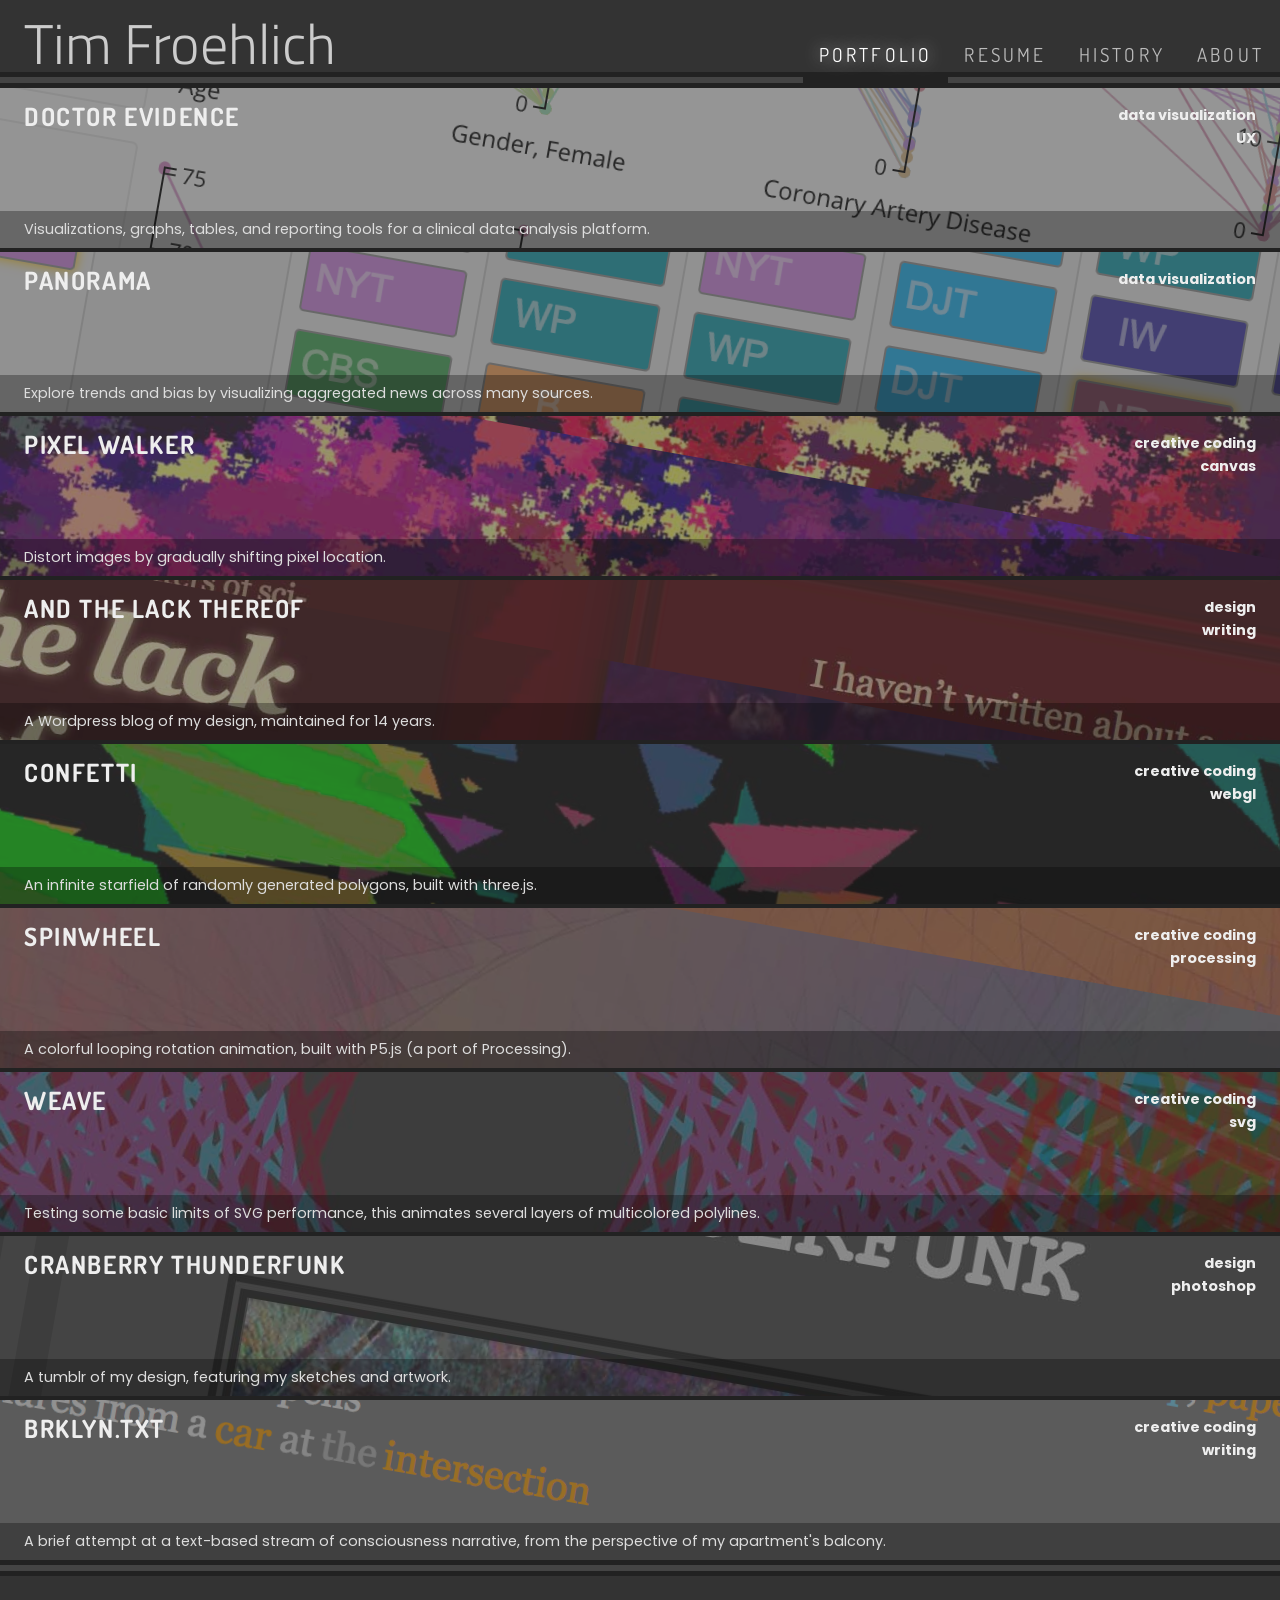
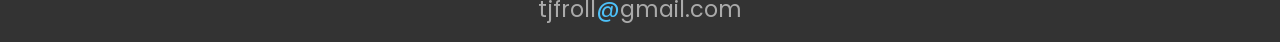
==== index.html @ b821f169 "History" ====
<!DOCTYPE html>
<html>
  <head>
    <meta charset="utf-8">
    <meta http-equiv="X-UA-Compatible" content="IE=edge">

    <link rel="icon" href="./img/favicon.png" sizes="32x32">

    <title>Tim Froehlich: Development & Design</title>
    <meta name="description" content="Web developer and designer based in Brooklyn, NY, specializing in front-end and UI development using the modern web stack - native JavaScript (ES6/7), TypeScript, HTML, and CSS.">

    <meta property="og:title" content="Tim Froehlich: Development & Design">
    <meta property="og:description" content="Web developer and designer based in Brooklyn, NY, specializing in front-end and UI development using the modern web stack - native JavaScript (ES6/7), TypeScript, HTML, and CSS.">
    <meta property="og:url" content="https://tjfroll.github.io/">
    <meta property="og:image" content="https://tjfroll.github.io/img/thumb.jpg">
    <meta property="og:type" content="website">
    <meta property="og:locale" content="en_US">
    <meta property="og:site_name" content="Tim Froehlich: Development & Design">

    <meta name="twitter:title" content="Tim Froehlich: Development & Design">
    <meta name="twitter:description" content="Web developer and designer based in Brooklyn, NY, specializing in front-end and UI development using the modern web stack - native JavaScript (ES6/7), TypeScript, HTML, and CSS.">
    <meta name="twitter:url" content="http://tjfroll.github.io/">
    <meta name="twitter:creator" content="@tjfroll">
    <meta name="twitter:image" content="https://tjfroll.github.io/img/thumb.jpg">

    <meta content="width=device-width,initial-scale=1,minimum-scale=1" name="viewport">

    <link rel="stylesheet" href="./css/header.css" />
    <link rel="stylesheet" href="./css/portfolio.css" />
    <link rel="stylesheet" href="./css/history.css" />
    <link rel="stylesheet" href="./css/resume.css" />
    <link rel="stylesheet" href="./css/about.css" />
    <link rel="stylesheet" href="./css/main.css" />
    <link rel="stylesheet" href="https://use.fontawesome.com/releases/v5.0.10/css/all.css" integrity="sha384-+d0P83n9kaQMCwj8F4RJB66tzIwOKmrdb46+porD/OvrJ+37WqIM7UoBtwHO6Nlg" crossorigin="anonymous">
    <link href="https://fonts.googleapis.com/css?family=Poppins:400|Dosis:400,700|Titillium+Web:300" rel="stylesheet">

    <script async src="https://www.googletagmanager.com/gtag/js?id=UA-43748952-3"></script>
    <script>
      window.dataLayer = window.dataLayer || [];
      function gtag(){dataLayer.push(arguments);}
      gtag('js', new Date());

      gtag('config', 'UA-43748952-3');
    </script>

  </head>
  <body>
    <header>
      <h1>Tim Froehlich</h1>
      <nav id="tabs-nav">
        <a id="portfolio-nav" title="portfolio">PORTFOLIO</a>
        <a id="resume-nav" title="resume">RESUME</a>
        <a id="history-nav" title="history">HISTORY</a>
        <a id="about-nav" title="about" class="">ABOUT</a>
      </nav>
    </header>

    <div id="viewport">
      <article id="portfolio-tab" class="tab-container">
        <section class="portfolio">
          <a target="_blank" href="https://dev.doctorevidence.com/doc-datas-dynamic-interactive-visualizations-7887aec7b616">
            <h2 class="name">DOCTOR EVIDENCE</h2>
            <div class="image" style="background: url('./img/portfolio-dre.png');"></div>
          </a>
          <div class="tags">
            <h3 class="tag">data visualization</h3><h3 class="tag">UX</h3>
          </div>
          <p class="description">
            Visualizations, graphs, tables, and reporting tools for a clinical data analysis platform.
          </p>
          <p class="explanation">
          </p>
        </section>
        <section class="portfolio">
          <a target="_blank" href="https://tjfroll.github.io/Panorama/">
            <h2 class="name">PANORAMA</h2>
            <div class="image" style="background: url('./img/portfolio-panorama.png');"></div>
          </a>
          <p class="description">
            Explore trends and bias by visualizing aggregated news across many sources.
          </p>
          <div class="tags">
            <h3 class="tag">data visualization</h3>
          </div>
        </section>
        <section class="portfolio">
          <a target="_blank" href="http://tjfroll.github.io/sketch/pixelwalker/">
            <h2 class="name">PIXEL WALKER</h2>
            <div class="image" style="background: url('./img/portfolio-pixel-walker.jpg');"></div>
          </a>
          <div class="description">
            <p>Distort images by gradually shifting pixel location.</p>
          </div>
          <div class="tags">
            <h3 class="tag">creative coding</h3><h3 class="tag">canvas</h3>
          </div>
        </section>
        <section class="portfolio">
          <a target="_blank" href="http://thelackthereof.com/">
            <h2 class="name">AND THE LACK THEREOF</h2>
            <div class="image" style="background: url('./img/portfolio-and-the-lack-thereof.jpg');"></div>
          </a>
          <div class="description">
            <p>A Wordpress blog of my design, maintained for 14 years.</p>
          </div>
          <div class="tags">
            <h3 class="tag">design</h3><h3 class="tag">writing</h3>
          </div>
        </section>
        <section class="portfolio">
          <a target="_blank" href="http://tjfroll.github.io/sketch/threedizzle/">
            <h2 class="name">CONFETTI</h2>
            <div class="image" style="background: url('./img/portfolio-confetti.jpg');"></div>
          </a>
          <div class="description">
            <p>An infinite starfield of randomly generated polygons, built with three.js.</p>
          </div>
          <div class="tags">
            <h3 class="tag">creative coding</h3><h3 class="tag">webgl</h3>
          </div>
        </section>
        <section class="portfolio">
          <a target="_blank" href="http://tjfroll.github.io/sketch/glamboozle/">
            <h2 class="name">SPINWHEEL</h2>
            <div class="image" style="background: url('./img/portfolio-spinwheel.jpg');"></div>
          </a>
          <div class="description">
            <p>A colorful looping rotation animation, built with P5.js (a port of Processing).</p>
          </div>
          <div class="tags">
            <h3 class="tag">creative coding</h3><h3 class="tag">processing</h3>
          </div>
        </section>
        <section class="portfolio">
          <a target="_blank" href="http://tjfroll.github.io/svg-performance/">
            <h2 class="name">WEAVE</h2>
            <div class="image" style="background: url('./img/portfolio-weave.jpg');"></div>
          </a>
          <div class="description">
            <p>Testing some basic limits of SVG performance, this animates several layers of multicolored polylines.</p>
          </div>
          <div class="tags">
            <h3 class="tag">creative coding</h3><h3 class="tag">svg</h3>
          </div>
        </section>
        <section class="portfolio">
          <a target="_blank" href="http://thunderfunking.tumblr.com/">
            <h2 class="name">CRANBERRY THUNDERFUNK</h2>
            <div class="image" style="background: url('./img/portfolio-cranberry-thunderfunk.jpg');"></div>
          </a>
          <div class="description">
            <p>A tumblr of my design, featuring my sketches and artwork.</p>
          </div>
          <div class="tags">
            <h3 class="tag">design</h3><h3 class="tag">photoshop</h3>
          </div>
        </section>
        <section class="portfolio">
          <a target="_blank" href="https://tjfroll.github.io/brklyn.txt/">
            <h2 class="name">BRKLYN.TXT</h2>
            <div class="image" style="background: url('./img/portfolio-brklyn-txt.png');"></div>
          </a>
          <div class="description">
            <p>A brief attempt at a text-based stream of consciousness narrative, from the perspective of my apartment's balcony.</p>
          </div>
          <div class="tags">
            <h3 class="tag">creative coding</h3><h3 class="tag">writing</h3>
          </div>
        </section>
      </article>
      <article id="resume-tab" class="tab-container">
        <section id="resume-pdf">
          <embed src="./TJF_Resume.pdf" type="application/pdf" style="width: 100%; height: 100%;">
        </section>
        <section id="resume-fallback">
          <p id="resume-download">
            <a href="./TJF_Resume.pdf" target="_blank">Tap here to download my resume</a> as a PDF.
          </p>
          <p id="resume-images">
            <img src="./img/TJF_Resume-1.png" width="400" />
            <img src="./img/TJF_Resume-2.png" width="400" />
          </p>
        </section>
      </article>
      <article id="history-tab" class="tab-container">
        <section id="history-summary">
          <div class="history-spacer"></div>
          <p>A chronological look back through my past work and achievements, including side projects and creative explorations.</p>
          <div class="history-spacer"></div>
        </section>
        <section class="history-entry">
          <div class="history-spacer"></div>
          <div class="history-timeline">
            <span class="history-node"></span>
            <span class="history-line"></span>
          </div>
          <div class="history-description">
            <div class="history-dates">2021</div>
            <p>Hired at Maven Clinic as a Staff Software Engineer, focused on supporting 20+ frontend engineers across a suite of web applications. Across our suite we had 10,000+ daily users that consistented of medical providers and their patients.</p>
          </div>
          <div class="history-spacer"></div>
        </section>
        <section class="history-entry">
          <div class="history-spacer"></div>
          <div class="history-timeline">
            <span class="history-node"></span>
            <span class="history-line"></span>
          </div>
          <div class="history-description">
            <div class="history-dates">2021</div>
            <p>Wrote a book of photography and essays documenting nightlife and dancing in Brooklyn, NY. I designed, printed, sold, and shipped all 300 copies myself. The proceeds went to a mutual aid nonprofit called NY Nightlife United.</p>
            <div class="history-images">
              <img src="./img/history-book.jpg" width="450" />
            </div>
          </div>
          <div class="history-spacer"></div>
        </section>
        <section class="history-entry">
          <div class="history-spacer"></div>
          <div class="history-timeline">
            <span class="history-node"></span>
            <span class="history-line"></span>
          </div>
          <div class="history-description">
            <div class="history-dates">2018</div>
            <p>Hired at Hometeam (later re-branded to Vesta Healthcare) as a Lead Software Engineer, focused on establishing the front-end design system for a suite of web applications. Our users were primarily home health aides, elderly patients, and their families.</p>
          </div>
          <div class="history-spacer"></div>
        </section>
        <section class="history-entry">
          <div class="history-spacer"></div>
          <div class="history-timeline">
            <span class="history-node"></span>
            <span class="history-line"></span>
          </div>
          <div class="history-description">
            <div class="history-dates">2018</div>
            <p>Created a development blog and wrote articles describing <a href="https://dev.doctorevidence.com/doc-datas-dynamic-interactive-visualizations-7887aec7b616">my visualization and UX work</a> and on <a href="https://dev.doctorevidence.com/preserving-our-humanity-in-remote-history-9d508adf35ba">quality communication in the remote environment</a>.</p>
          </div>
          <div class="history-spacer"></div>
        </section>
        <section class="history-entry">
          <div class="history-spacer"></div>
          <div class="history-timeline">
            <span class="history-node"></span>
            <span class="history-line"></span>
          </div>
          <div class="history-description">
            <div class="history-dates">2017</div>
            <p>Created <a href="https://tjfroll.github.io/Panorama" target="_blank">Panorama</a>, an experiment to identify larger trends in the news by aggregating articles into a interactive histogram. <a href="http://thelackthereof.com/2017/03/13/panorama/" target="_blank">I wrote about my methods and reasoning here</a>.</p>
            <div class="history-images">
              <img src="./img/portfolio-panorama.png" width="450" />
            </div>
          </div>
          <div class="history-spacer"></div>
        </section>
        <section class="history-entry">
          <div class="history-spacer"></div>
          <div class="history-timeline">
            <span class="history-line"></span>
          </div>
          <div class="history-description">
            <p>Created <a href="https://tjfroll.github.io/pixelwalker" target="_blank">Pixel Walker</a>, my first exploration of canvas. Progressively distorts images by sending pixels on a random walk, configurable by direction and color channel. Much of my time on this was spent optimizing the render function, as it quickly becomes expensive to run on large images.</p>
            <div class="history-images">
              <img src="./img/portfolio-pixel-walker.jpg" />
            </div>
          </div>
          <div class="history-spacer"></div>
        </section>
        <section class="history-entry">
          <div class="history-spacer"></div>
          <div class="history-timeline">
            <span class="history-line"></span>
          </div>
          <div class="history-description">
            <p>Promoted to UI Lead at Doctor Evidence.</p>
            <div class="history-images">
              <a href="./img/history-dre7.png" title="Real-time searchable, filterable, sortable tables of data" target="_blank"><img alt="Real-time searchable, filterable, sortable tables of data" src="./img/history-dre7.png" /></a>
            </div>
          </div>
          <div class="history-spacer"></div>
        </section>
        <section class="history-entry">
          <div class="history-spacer"></div>
          <div class="history-timeline">
            <span class="history-node"></span>
            <span class="history-line"></span>
          </div>
          <div class="history-description">
            <div class="history-dates">2015</div>
            <p>Rebuilt <a href="http://thelackthereof.com" target="_blank">my blog</a> with a completely new style. My old design wasn't truly responsive and the white-on-black color scheme was very difficult to read. After launching the new design, I posted <a href="http://thelackthereof.com/2015/12/03/chronistic/" target="_blank">a retrospective on all the designs I'd created</a> since the blog's inception in 2004.</p>
            <div class="history-images">
              <a href="./img/history-blog2.png" title="A new, more responsive blog design with better contrast and typography" target="_blank"><img alt="A new, more responsive blog design with better contrast and typography" src="./img/history-blog2.png" /></a>
            </div>
          </div>
          <div class="history-spacer"></div>
        </section>
        <section class="history-entry">
          <div class="history-spacer"></div>
          <div class="history-timeline">
            <span class="history-line"></span>
          </div>
          <div class="history-description">
            <p>Hired at Doctor Evidence as a senior front-end developer, where I designed and built many new interactive visualizations in d3.js and c3.js.</p>
            <div class="history-images">
              <a href="./img/history-dre3.png" title="Interactive histograms with range sliders built in d3.js, used to visualize available values and select ranges within them" target="_blank"><img alt="Interactive histograms with range sliders built in d3.js, used to visualize available values and select ranges within them" src="./img/history-dre3.png" width="300" /></a>
            </div>
          </div>
          <div class="history-spacer"></div>
        </section>
        <section class="history-entry">
          <div class="history-spacer"></div>
          <div class="history-timeline">
            <span class="history-node"></span>
            <span class="history-line"></span>
          </div>
          <div class="history-description">
            <div class="history-dates">2014</div>
            <p>Hired as a fully remote independent contractor for Doctor Evidence, where I built my first SVG and d3.js visualizations. I also made <i>a lot</i> of enormous tables.</p>
            <div class="history-images">
              <a href="./img/history-dre5.png" title="Reactive, searchable, filterable tables for exploring data within the system" target="_blank"><img alt="Reactive, searchable, filterable tables for exploring data within the system" src="./img/history-dre5.png" width="450" /></a>
            </div>
          </div>
          <div class="history-spacer"></div>
        </section>
        <section class="history-entry">
          <div class="history-spacer"></div>
          <div class="history-timeline">
            <span class="history-node"></span>
            <span class="history-line"></span>
          </div>
          <div class="history-description">
            <div class="history-dates">2013</div>
            <p>Made my first <a href="http://tjfroll.com/art" target="_blank">creative/artistic portfolio site</a> based on a jQuery package called Galleria.</p>
            <div class="history-images">
              <a href="./img/history-art.png" title="A gallery display of my artwork, with a more abstract presentation style" target="_blank"><img alt="A gallery display of my artwork, with a more abstract presentation style" src="./img/history-art.png" /></a>
            </div>
            <p>Taught myself Photoshop and Illustrator, then started creating <a href="http://thunderfunking.tumblr.com">digital artwork</a> with a focus on abstract, geometric, and generative styles.</p>
            <p>Hired as a developer-designer for tech consulting firm in Kansas City, MO, where I created and launched a website for ordering custom orthotics.</p>
          </div>
          <div class="history-spacer"></div>
        </section>
        <section class="history-entry">
          <div class="history-spacer"></div>
          <div class="history-timeline">
            <span class="history-node"></span>
            <span class="history-line"></span>
          </div>
          <div class="history-description">
            <div class="history-dates">2012</div>
            <p>Created a promotional site for a friend's sewing business. This, too, was done purely in CSS. I was very enamored with the <i>border-radius</i> property.</p>
            <div class="history-images">
              <a href="./img/history-katia.png" title="A small informational site I made for a friend's sewing business" target="_blank"><img alt="A small informational site I made for a friend's sewing business" src="./img/history-katia.png" width="450" /></a>
            </div>
            <p>Hired as a data assistant for the publishing arm of the <a href="http://esapubs.org/archive">Ecological Society of America</a> in Ithaca, NY, where I taught myself PHP and SQL to revamp ESA's online archives.</p>
          </div>
          <div class="history-spacer"></div>
        </section>
        <section class="history-entry">
          <div class="history-spacer"></div>
          <div class="history-timeline">
            <span class="history-line"></span>
          </div>
          <div class="history-description">
            <p>Transitioned <a href="http://thelackthereof.com">my personal blog</a> to Wordpress from Blogger and redesigned it with a background scene done entirely in CSS. This was a wildly impractical design, but turned out to be a great exercise in learning the limits of complex CSS display.</p>
            <div class="history-images">
              <a href="./img/history-blog1.png" title="An early iteration of my Wordpress blog; the background scene was done entirely in CSS" target="_blank"><img alt="An early iteration of my blog; the background scene was done entirely in CSS" src="./img/history-blog1.png" /></a>
            </div>
          </div>
          <div class="history-spacer"></div>
        </section>
        <section class="history-entry">
          <div class="history-spacer"></div>
          <div class="history-timeline">
            <span class="history-node"></span>
          </div>
          <div class="history-description">
            <div class="history-dates">2011</div>
          </div>
          <div class="history-spacer"></div>
        </section>
      </article>
      <article id="about-tab" class="tab-container">
        <section>
          <img id="bio-img" src="./img/bio.jpg">
          <p>I'm Tim, a web developer, technologist, and all-around internet enthusiast based in NY, USA. I've been building websites of all shapes and sizes for over a decade, with a focus on rendering complex information and designing intuitive and sophisticated interfaces.</p>
          <p>Over my career, I've witnessed the fatal disconnect between the design of our technology and the needs of our users. I craft tools that bridge this divide: intuitive software that enhances our creative and intellectual abilities. My dream is to close the gap between thought and creation.</p>
          <p>As a developer and designer. I've worked directly with users, clients, and stakeholders to draft specifications and mockups, implemented these requests and iterated based on feedback, tracked usage and behavior to identify failures and successes, and reported these results back to stakeholders for review. I believe in a holistic approach to development - I will take on any task necessary that will achieve the best result for my users.</p>
          <p>If you share my enthusiasm for building powerful, intuitive software, I'd love to talk to you.</p>
          <blockquote>
            <a title="Github" href="https://github.com/tjfroll" target="_blank">
              <i class="fab fa-fw fa-2x fa-github"></i>
            </a>
            <a title="LinkedIn" href="https://linkedin.com/in/tjfroll" target="_blank">
              <i class="fab fa-fw fa-2x fa-linkedin"></i>
            </a>
            <a title="Twitter" href="https://twitter.com/tjfroll" target="_blank">
              <i class="fab fa-fw fa-2x fa-twitter-square"></i>
            </a>
            <a title="Medium" href="https://medium.com/@tjfroll" target="_blank">
              <i class="fab fa-fw fa-2x fa-medium"></i>
            </a>
          </blockquote>
        </section>
      </article>
    </div>

    <footer>
      tjfroll<span class="highlight-blue">@</span>gmail.com
    </footer>
    <script src="./index.js"></script>
  </body>
</html>
---- css/header.css ----
header {
  display: flex;
  flex-wrap: wrap;
  justify-content: space-between;
  align-content: flex-end;
  align-items: flex-end;
}

h1 {
  font-family: 'Titillium Web', sans-serif;
  font-size: 3.5rem;
  font-weight: 300;
  color: #CCC;
  padding-top: 1rem;
  padding-left: 1.5rem;
  line-height: 100%;
  flex: 0 0 auto;
}

#tabs-nav {
  display: flex;
  padding-left: .5rem;
  padding-top: 1rem;
  margin-bottom: -1rem;
  z-index: 100;
  font-family: 'Dosis', sans-serif;
  font-size: 1.2rem;
}

#tabs-nav > a {
  color: #BBB;
  letter-spacing: .2rem;
  cursor: pointer;
  padding: .3rem 1rem;
  transition-duration: .15s;
  transition-property: color, border-color, text-shadow;
  border-bottom: 1rem double transparent;
}

#tabs-nav a:hover {
  color: #EEE;
  text-shadow: 0 0 1rem #ca80d3;
  border-bottom-color: #7c4f82;
}

#tabs-nav a.active {
  color: #FFF;
  border-bottom: 1rem solid #222;
  text-shadow: 0 0 1rem #BBB;
}
#tabs-nav a.active:hover {
  color: #FFF;
}
---- css/portfolio.css ----
#portfolio-tab {
  flex-direction: column;
  margin: 0;
}

.portfolio {
  position: relative;
  display: flex;
  flex-direction: column;
  justify-content: flex-end;
  padding: 0 0;
  transition-duration: .15s;
  transition-property: background-color, color, border-color;
  z-index: 10;
  border-top: .3rem solid #222;
}

.portfolio:first-child {
  border-top: 0;
}

.portfolio a {
  height: 10rem;
  overflow: hidden;
  position: relative;
}

.portfolio .name {
  position: absolute;
  font-variant: all-small-caps;
  top: .5rem;
  left: 1.5rem;
  max-width: 55%;
  z-index: 100;
  line-height: 2rem;
  font-size: 2.2rem;
  letter-spacing: .1rem;
  font-weight: bold;
  color: #EEE;
  font-family: 'Dosis', sans-serif;
}

.portfolio .description {
  position: absolute;
  bottom: 0;
  left: 0;
  right: 0;
  font-size: .9rem;
  padding: .5rem 1.5rem;
  color: #DDD;
  transition: .15s color;
  background-color: rgba(0, 0, 0, .3);
}

.portfolio .image {
  overflow: hidden;
  position: absolute;
  top: -20rem;
  bottom: -20rem;
  right: -20rem;
  left: -20rem;
  transform: rotate(10deg);
  background-repeat: repeat;
  background-position: 0rem -10rem;
  background-clip: padding-box;
  z-index: -1;
  opacity: .45;
  transition: .15s opacity;
  animation-duration: 100s;
  animation-name: translate;
  animation-iteration-count: infinite;
  animation-fill-mode: forwards;
  animation-play-state: paused;
  animation-timing-function: linear;
}

.portfolio .tags {
  position: absolute;
  text-align: right;
  top: 1rem;
  right: 1rem;
  z-index: 10;
}

.portfolio .tag {
  padding: .2rem .5rem;
  line-height: 1rem;
  color: #CCC;
  font-size: .9rem;
  font-weight: bold;
  color: #EEE;
}

@keyframes translate {
  from {
    background-position: 0rem 0rem;
  }
  to {
    background-position: 0 -500rem;
  }
}

.portfolio a:hover .image, .portfolio:active .image {
  opacity: .7;
  animation-play-state: running;
}
.portfolio a:hover .name {
  text-shadow: 0 0 .2rem #000;
}
.portfolio:hover .tag {
  text-shadow: 0 0 .2rem #000;
}
---- css/history.css ----
#history-tab {
  flex-direction: column;
  padding: .5rem 0;
}

#history-summary {
  display: flex;
  margin-bottom: 1rem;
}

#history-summary p {
  color: #EEE;
  font-size: 1.2rem;
  padding: 0 1rem ;
  flex: 0 1 45rem;
}

.history-entry {
  display: flex;
  flex-direction: row;
  min-height: 50px;
  padding: 0 1rem ;
}

.history-images {
  text-align: center;
  max-width: 40rem;
}

.history-spacer {
  flex: 1 1 0rem;
}

.history-images img {
  min-width: 1rem;
  max-width: 40vw;
  margin-bottom: 0.5rem;
  border: .15rem solid #AAA;
  transition: .15s border-color;
}

.history-images a:hover img {
  border-color: #4dc1f9;
}

.history-dates {
  font-family: 'Dosis', sans-serif;
  font-size: 2.2rem;
  letter-spacing: .1rem;
  text-align: left;
  color: #999;
  font-weight: bold;
}

.history-timeline {
  flex: 0 0 14px;
  margin-bottom: -1rem;
  margin-right: 1rem; 
  display: flex;
  flex-direction: column;
  justify-content: space-between;
  align-content: center;
  align-items: center;
}

.history-node {
  border: 2px solid #ca80d3;
  background-color: #ca80d3;
  width: 10px;
  height: 10px;
  border-radius: 50%;
  margin-top: 1rem;
  transition: .15s background-color;
}

.history-line {
  height: 100%;
  width: 2px;
  background-color: #ca80d3;
}

.history-description {
  flex: 0 .1 42rem;
  text-align: left;
  color: #CCC;
  display: flex;
  flex-direction: column;
  justify-content: flex-start;
}

.history-description p {
  font-size: 1rem;
  margin-top: 1rem;
  margin-bottom: 1rem;
  padding: 1rem;
  background-color: rgba(0, 0, 0, .1);
  border-left: .1rem solid transparent;
  transition: .15s border-color;
}
---- css/resume.css ----
#resume-tab {
  height: 85vh;
  margin: 0;
  flex-direction: column;
  overflow: auto;
}
#resume-pdf {
  display: none;
}
#resume-fallback {
  padding: 1rem;
  color: #CCC;
  display: flex;
  flex-direction: column;
  align-items: center;
  justify-content: center;
  font-size: 1.2rem;
}
#resume-images {
  margin-top: 1rem;
  display: flex;
  flex-direction: column;
  align-items: center;
}
.is-not-mobile #resume-fallback {
  display: none;
}
.is-not-mobile #resume-pdf {
  height: 100%;
  display: flex;
}
---- css/about.css ----
#about-tab {
  flex-direction: row;
  justify-content: center;
}

#about-tab section {
  padding: 1rem;
  max-width: 100rem;
}

#bio-img {
  float: left;
  margin-right: 1rem;
  margin-bottom: .2rem;
  width: 12.3rem;
}

#about-bio {
  text-align: left;
  flex: 1 1 70%;
}

#about-tab img {
  border: .1rem solid #CCC;
}

#about-tab h6 {
  color: #FFF;
  font-size: 1.7rem;
  letter-spacing: .1rem;
  margin-bottom: 1rem;  
}

#about-tab p {
  font-size: 1rem;
  max-width: 45rem;
  color: #EEE;
  margin-bottom: 1rem;
}

#about-tab blockquote, #about-tab blockquote p {
  text-align: center;
  color: #CCC;
  font-size: 1.4rem;
}

#about-tab blockquote a { 
  transition-duration: .15s;
  transition-property: color, text-shadow;
  cursor: pointer;
}

#about-tab blockquote a:hover {
  color: #FFF;
  text-shadow: 0 0 1rem #ca80d3;
}

#about-tab a {
  color: #CCC;
}

#about-tab p a {
  color: #4dc1f9;
}

#about-tab a:hover {
  color: #ca80d3;
}

.highlight-purple {
  color: #ca80d3;
}

.highlight-blue {
  color: #4dc1f9;
}
---- css/main.css ----
@media (min-width: 0px) and (max-width: 639px) {
  html {
    font-size: 85%;
  }
  #tabs-nav {
    padding-left: .7rem;
  }
  #tabs-nav a {
    padding: .3rem .4rem;
    font-size: 1rem;
  }
  header h1 {
    font-size: 2rem;
    padding-left: 1rem;
  }
  .portfolio .name {
    left: 1rem;
  }
  .portfolio .description {
    padding-left: 1rem;
  }
  .portfolio .tags {
    right: 1rem;
  }
  #bio-img {
    float: none;
    width: 50vw;
    max-width: 18rem;
    margin: 0 20vw 1rem 20vw;
  }
}

@media (min-width: 640px) and (max-width: 799px) {
  html {
    font-size: 90%;
  }
  header h1 {
    font-size: 2.7rem;
  }
  #tabs-nav > a {
    padding: .3rem .7rem;
  }
}
@media (min-width: 800px) and (max-width: 1024px) {
  header h1 {
    font-size: 3.2rem;
  }
}

* {
  margin: 0;
  padding: 0;
  outline: none;
  text-decoration: none;
}

body {
  background-color: #333;
  font-family: 'Poppins', sans-serif;
  min-width: 320px;
}

#viewport {
  border-top: 1rem double #222;
  border-bottom: 1rem double #222;
  background-color: #444;
}

.tab-container {
  overflow: hidden;
  display: none;
  margin: 1rem 0;
  background-color: #444;
}

.tab-container.active {
  display: flex;
}

footer {
  padding: 1rem;
  display: flex;
  justify-content: center;
  font-size: 1.4rem;
  color: #AAA;
}

a {
  transition: .15s color;
}

p a {
  color: #4dc1f9;
}
p a:hover {
  color: #ca80d3;
}
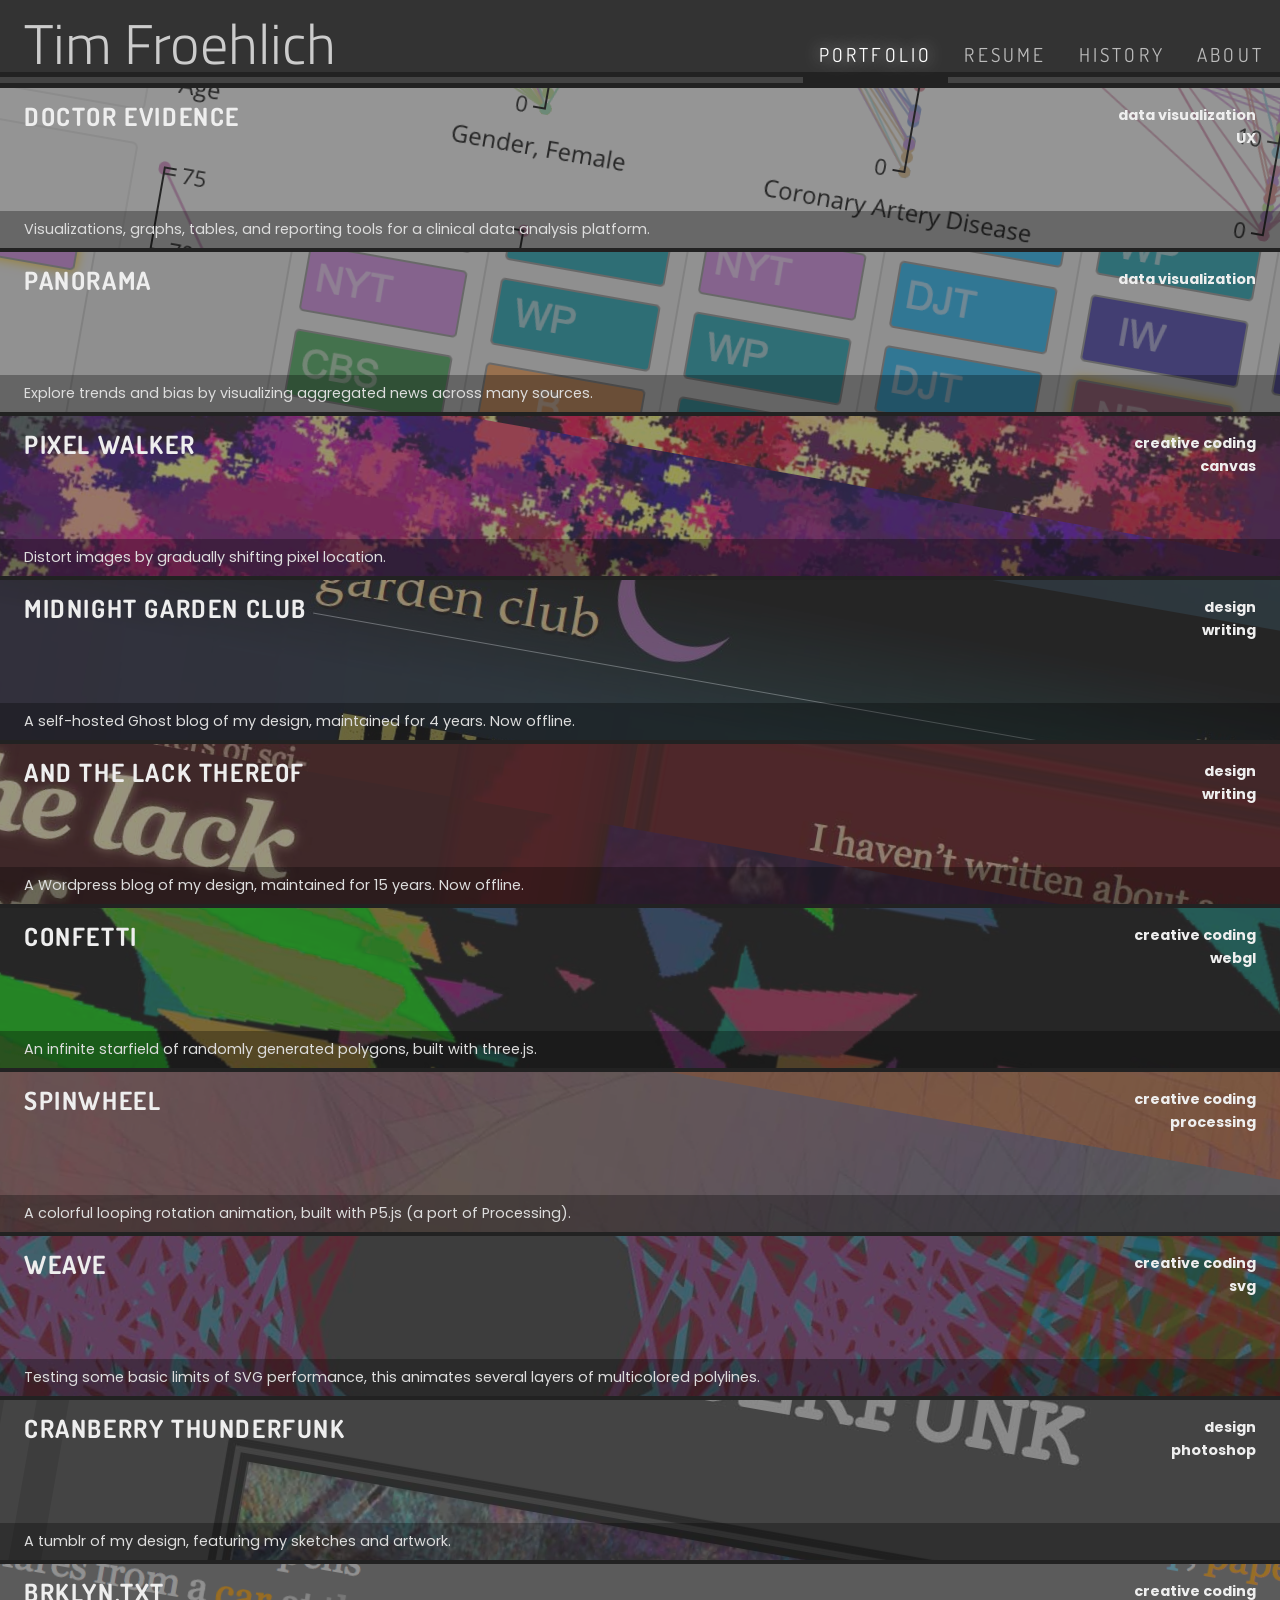
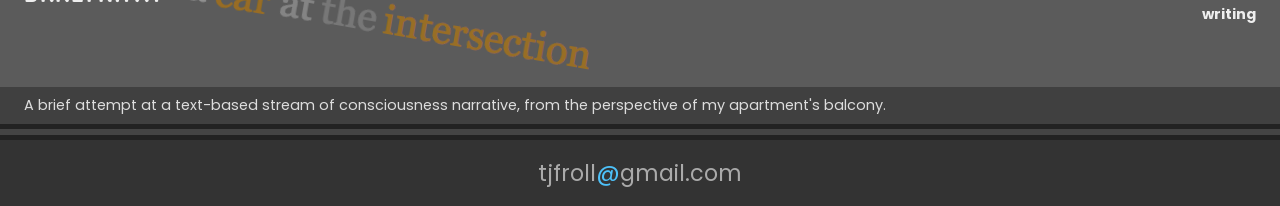
==== commit 7bb869d5: "More entries" ====
--- a/index.html
+++ b/index.html
@@ -68,8 +68,6 @@
           <p class="description">
             Visualizations, graphs, tables, and reporting tools for a clinical data analysis platform.
           </p>
-          <p class="explanation">
-          </p>
         </section>
         <section class="portfolio">
           <a target="_blank" href="https://tjfroll.github.io/Panorama/">
@@ -96,12 +94,24 @@
           </div>
         </section>
         <section class="portfolio">
-          <a target="_blank" href="http://thelackthereof.com/">
+          <a target="_blank" href="https://web.archive.org/web/20240929001416/http://midnightgarden.club/">
+            <h2 class="name">MIDNIGHT GARDEN CLUB</h2>
+            <div class="image" style="background: url('./img/portfolio-mgc.jpg');"></div>
+          </a>
+          <div class="description">
+            <p>A self-hosted Ghost blog of my design, maintained for 4 years. Now offline.</p>
+          </div>
+          <div class="tags">
+            <h3 class="tag">design</h3><h3 class="tag">writing</h3>
+          </div>
+        </section>
+        <section class="portfolio">
+          <a target="_blank" href="https://web.archive.org/web/20151013200237/http://thelackthereof.com/">
             <h2 class="name">AND THE LACK THEREOF</h2>
             <div class="image" style="background: url('./img/portfolio-and-the-lack-thereof.jpg');"></div>
           </a>
           <div class="description">
-            <p>A Wordpress blog of my design, maintained for 14 years.</p>
+            <p>A Wordpress blog of my design, maintained for 15 years. Now offline.</p>
           </div>
           <div class="tags">
             <h3 class="tag">design</h3><h3 class="tag">writing</h3>
@@ -213,6 +223,21 @@
               <img src="./img/history-book.jpg" width="450" />
             </div>
           </div>
+          <div class="history-spacer"></div>
+        </section>
+        <section class="history-entry">
+          <div class="history-spacer"></div>
+          <div class="history-timeline">
+            <span class="history-node"></span>
+            <span class="history-line"></span>
+          </div>
+          <div class="history-description">
+            <div class="history-dates">2020</div>
+            <p>Created a self-hosted blog with Ghost for creative essays. Included a Discourse integration for forums and comments.</p>
+          </div>
+            <div class="history-images">
+              <img src="./img/portfolio-mgc.jpg" width="450" />
+            </div>
           <div class="history-spacer"></div>
         </section>
         <section class="history-entry">
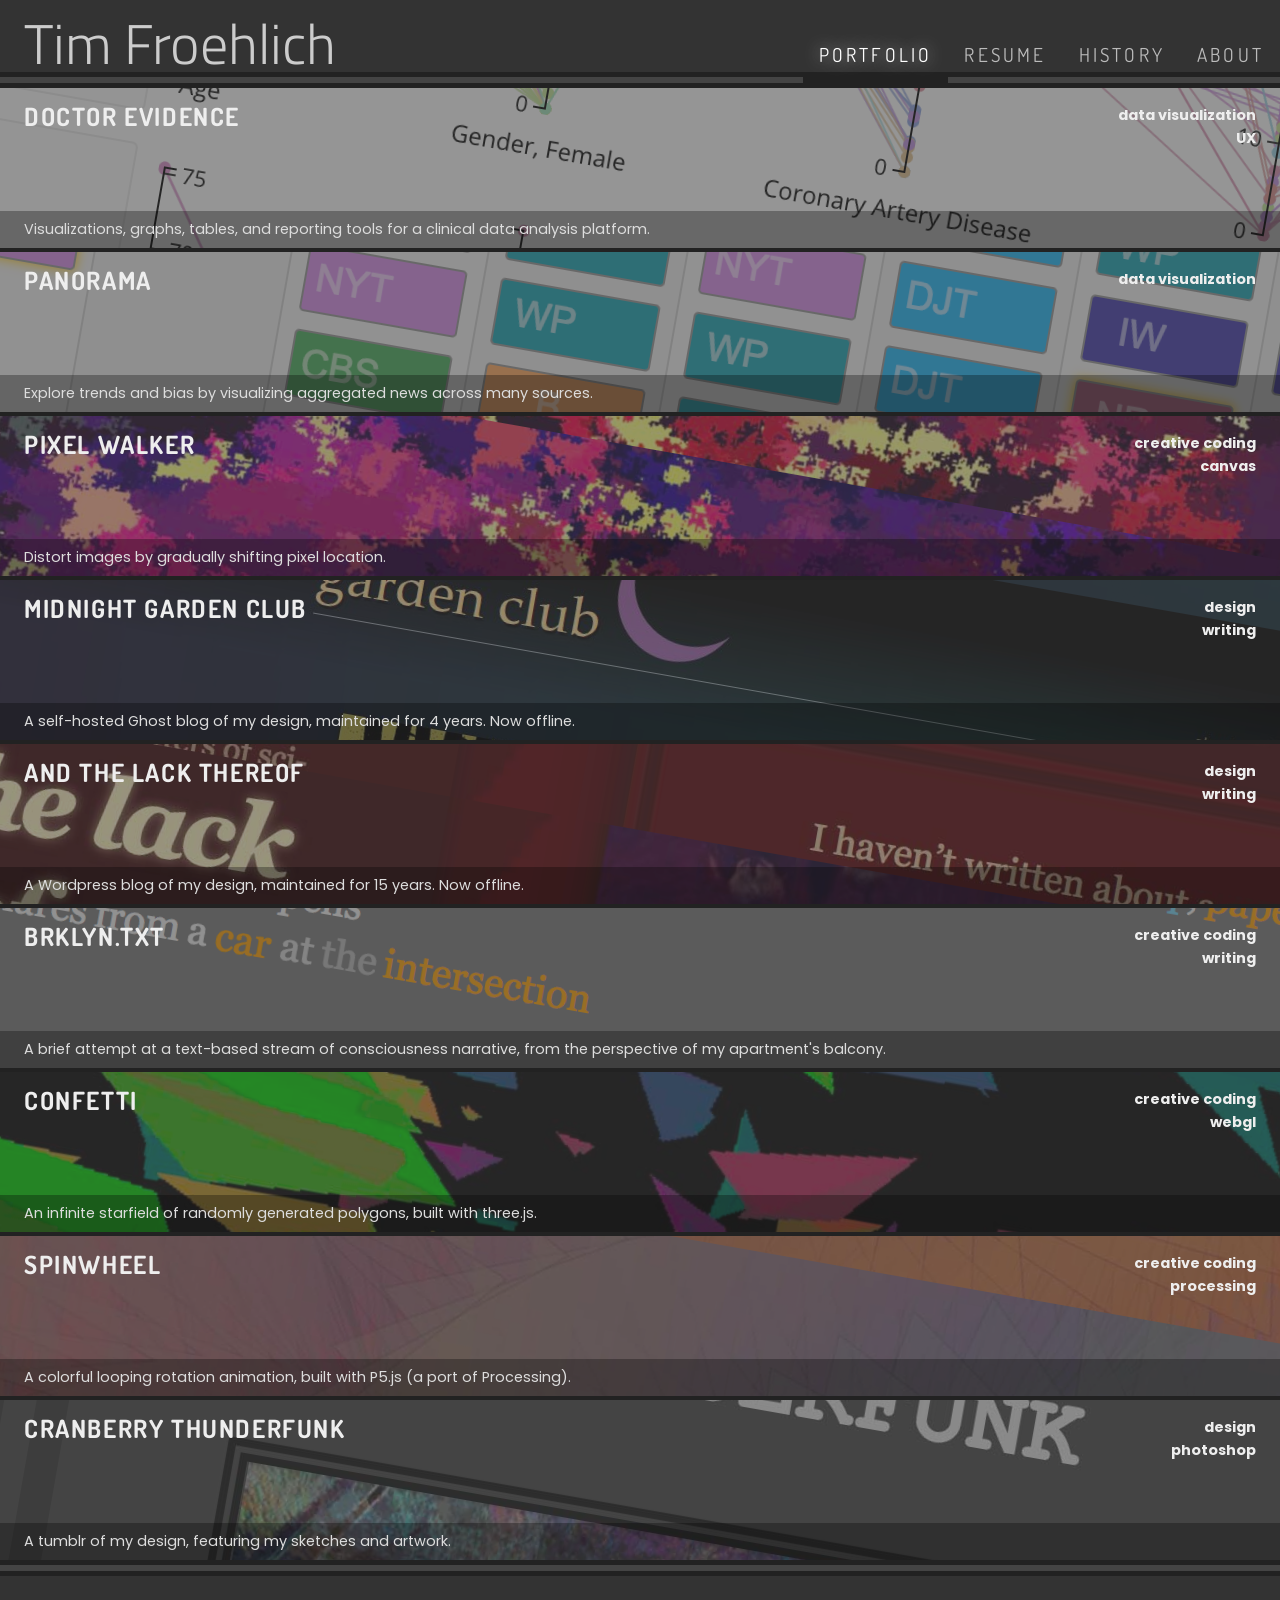
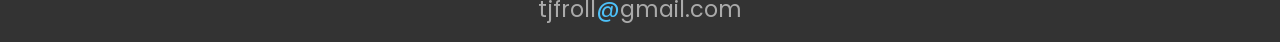
==== commit e6c69c3b: "Order" ====
--- a/index.html
+++ b/index.html
@@ -7,10 +7,10 @@
     <link rel="icon" href="./img/favicon.png" sizes="32x32">
 
     <title>Tim Froehlich: Development & Design</title>
-    <meta name="description" content="Web developer and designer based in Brooklyn, NY, specializing in front-end and UI development using the modern web stack - native JavaScript (ES6/7), TypeScript, HTML, and CSS.">
+    <meta name="description" content="Web software engineer and designer based in Brooklyn, NY, specializing in front-end technologies: UI/UX development, DX/platform engineering, and design.">
 
     <meta property="og:title" content="Tim Froehlich: Development & Design">
-    <meta property="og:description" content="Web developer and designer based in Brooklyn, NY, specializing in front-end and UI development using the modern web stack - native JavaScript (ES6/7), TypeScript, HTML, and CSS.">
+    <meta property="og:description" content="Web software engineer and designer based in Brooklyn, NY, specializing in front-end technologies: UI/UX development, DX/platform engineering, and design.">
     <meta property="og:url" content="https://tjfroll.github.io/">
     <meta property="og:image" content="https://tjfroll.github.io/img/thumb.jpg">
     <meta property="og:type" content="website">
@@ -18,7 +18,7 @@
     <meta property="og:site_name" content="Tim Froehlich: Development & Design">
 
     <meta name="twitter:title" content="Tim Froehlich: Development & Design">
-    <meta name="twitter:description" content="Web developer and designer based in Brooklyn, NY, specializing in front-end and UI development using the modern web stack - native JavaScript (ES6/7), TypeScript, HTML, and CSS.">
+    <meta name="twitter:description" content="Web software engineer and designer based in Brooklyn, NY, specializing in front-end technologies: UI/UX development, DX/platform engineering, and design.">
     <meta name="twitter:url" content="http://tjfroll.github.io/">
     <meta name="twitter:creator" content="@tjfroll">
     <meta name="twitter:image" content="https://tjfroll.github.io/img/thumb.jpg">
@@ -118,6 +118,18 @@
           </div>
         </section>
         <section class="portfolio">
+          <a target="_blank" href="https://tjfroll.github.io/brklyn.txt/">
+            <h2 class="name">BRKLYN.TXT</h2>
+            <div class="image" style="background: url('./img/portfolio-brklyn-txt.png');"></div>
+          </a>
+          <div class="description">
+            <p>A brief attempt at a text-based stream of consciousness narrative, from the perspective of my apartment's balcony.</p>
+          </div>
+          <div class="tags">
+            <h3 class="tag">creative coding</h3><h3 class="tag">writing</h3>
+          </div>
+        </section>
+        <section class="portfolio">
           <a target="_blank" href="http://tjfroll.github.io/sketch/threedizzle/">
             <h2 class="name">CONFETTI</h2>
             <div class="image" style="background: url('./img/portfolio-confetti.jpg');"></div>
@@ -141,7 +153,7 @@
             <h3 class="tag">creative coding</h3><h3 class="tag">processing</h3>
           </div>
         </section>
-        <section class="portfolio">
+        <!-- <section class="portfolio">
           <a target="_blank" href="http://tjfroll.github.io/svg-performance/">
             <h2 class="name">WEAVE</h2>
             <div class="image" style="background: url('./img/portfolio-weave.jpg');"></div>
@@ -152,7 +164,7 @@
           <div class="tags">
             <h3 class="tag">creative coding</h3><h3 class="tag">svg</h3>
           </div>
-        </section>
+        </section> -->
         <section class="portfolio">
           <a target="_blank" href="http://thunderfunking.tumblr.com/">
             <h2 class="name">CRANBERRY THUNDERFUNK</h2>
@@ -163,18 +175,6 @@
           </div>
           <div class="tags">
             <h3 class="tag">design</h3><h3 class="tag">photoshop</h3>
-          </div>
-        </section>
-        <section class="portfolio">
-          <a target="_blank" href="https://tjfroll.github.io/brklyn.txt/">
-            <h2 class="name">BRKLYN.TXT</h2>
-            <div class="image" style="background: url('./img/portfolio-brklyn-txt.png');"></div>
-          </a>
-          <div class="description">
-            <p>A brief attempt at a text-based stream of consciousness narrative, from the perspective of my apartment's balcony.</p>
-          </div>
-          <div class="tags">
-            <h3 class="tag">creative coding</h3><h3 class="tag">writing</h3>
           </div>
         </section>
       </article>
@@ -213,11 +213,9 @@
         <section class="history-entry">
           <div class="history-spacer"></div>
           <div class="history-timeline">
-            <span class="history-node"></span>
-            <span class="history-line"></span>
-          </div>
-          <div class="history-description">
-            <div class="history-dates">2021</div>
+            <span class="history-line"></span>
+          </div>
+          <div class="history-description">
             <p>Wrote a book of photography and essays documenting nightlife and dancing in Brooklyn, NY. I designed, printed, sold, and shipped all 300 copies myself. The proceeds went to a mutual aid nonprofit called NY Nightlife United.</p>
             <div class="history-images">
               <img src="./img/history-book.jpg" width="450" />
@@ -234,10 +232,10 @@
           <div class="history-description">
             <div class="history-dates">2020</div>
             <p>Created a self-hosted blog with Ghost for creative essays. Included a Discourse integration for forums and comments.</p>
-          </div>
             <div class="history-images">
               <img src="./img/portfolio-mgc.jpg" width="450" />
             </div>
+          </div>
           <div class="history-spacer"></div>
         </section>
         <section class="history-entry">
@@ -255,11 +253,9 @@
         <section class="history-entry">
           <div class="history-spacer"></div>
           <div class="history-timeline">
-            <span class="history-node"></span>
-            <span class="history-line"></span>
-          </div>
-          <div class="history-description">
-            <div class="history-dates">2018</div>
+            <span class="history-line"></span>
+          </div>
+          <div class="history-description">
             <p>Created a development blog and wrote articles describing <a href="https://dev.doctorevidence.com/doc-datas-dynamic-interactive-visualizations-7887aec7b616">my visualization and UX work</a> and on <a href="https://dev.doctorevidence.com/preserving-our-humanity-in-remote-history-9d508adf35ba">quality communication in the remote environment</a>.</p>
           </div>
           <div class="history-spacer"></div>
@@ -326,7 +322,7 @@
             <span class="history-line"></span>
           </div>
           <div class="history-description">
-            <p>Hired at Doctor Evidence as a senior front-end developer, where I designed and built many new interactive visualizations in d3.js and c3.js.</p>
+            <p>Hired at Doctor Evidence as a senior front-end engineer, where I designed and built many new interactive visualizations in d3.js and c3.js.</p>
             <div class="history-images">
               <a href="./img/history-dre3.png" title="Interactive histograms with range sliders built in d3.js, used to visualize available values and select ranges within them" target="_blank"><img alt="Interactive histograms with range sliders built in d3.js, used to visualize available values and select ranges within them" src="./img/history-dre3.png" width="300" /></a>
             </div>
@@ -408,9 +404,9 @@
       <article id="about-tab" class="tab-container">
         <section>
           <img id="bio-img" src="./img/bio.jpg">
-          <p>I'm Tim, a web developer, technologist, and all-around internet enthusiast based in NY, USA. I've been building websites of all shapes and sizes for over a decade, with a focus on rendering complex information and designing intuitive and sophisticated interfaces.</p>
+          <p>I'm Tim, a web engineer, technologist, and all-around internet enthusiast based in NY, USA. I've been building websites of all shapes and sizes for over a decade, with a focus on rendering complex information and designing intuitive and sophisticated interfaces.</p>
           <p>Over my career, I've witnessed the fatal disconnect between the design of our technology and the needs of our users. I craft tools that bridge this divide: intuitive software that enhances our creative and intellectual abilities. My dream is to close the gap between thought and creation.</p>
-          <p>As a developer and designer. I've worked directly with users, clients, and stakeholders to draft specifications and mockups, implemented these requests and iterated based on feedback, tracked usage and behavior to identify failures and successes, and reported these results back to stakeholders for review. I believe in a holistic approach to development - I will take on any task necessary that will achieve the best result for my users.</p>
+          <p>As an engineer and designer. I've worked directly with users, clients, and stakeholders to draft specifications and mockups, implemented these requests and iterated based on feedback, tracked usage and behavior to identify failures and successes, and reported these results back to stakeholders for review. I believe in a holistic approach to development - I will take on any task necessary that will achieve the best result for my users.</p>
           <p>If you share my enthusiasm for building powerful, intuitive software, I'd love to talk to you.</p>
           <blockquote>
             <a title="Github" href="https://github.com/tjfroll" target="_blank">
